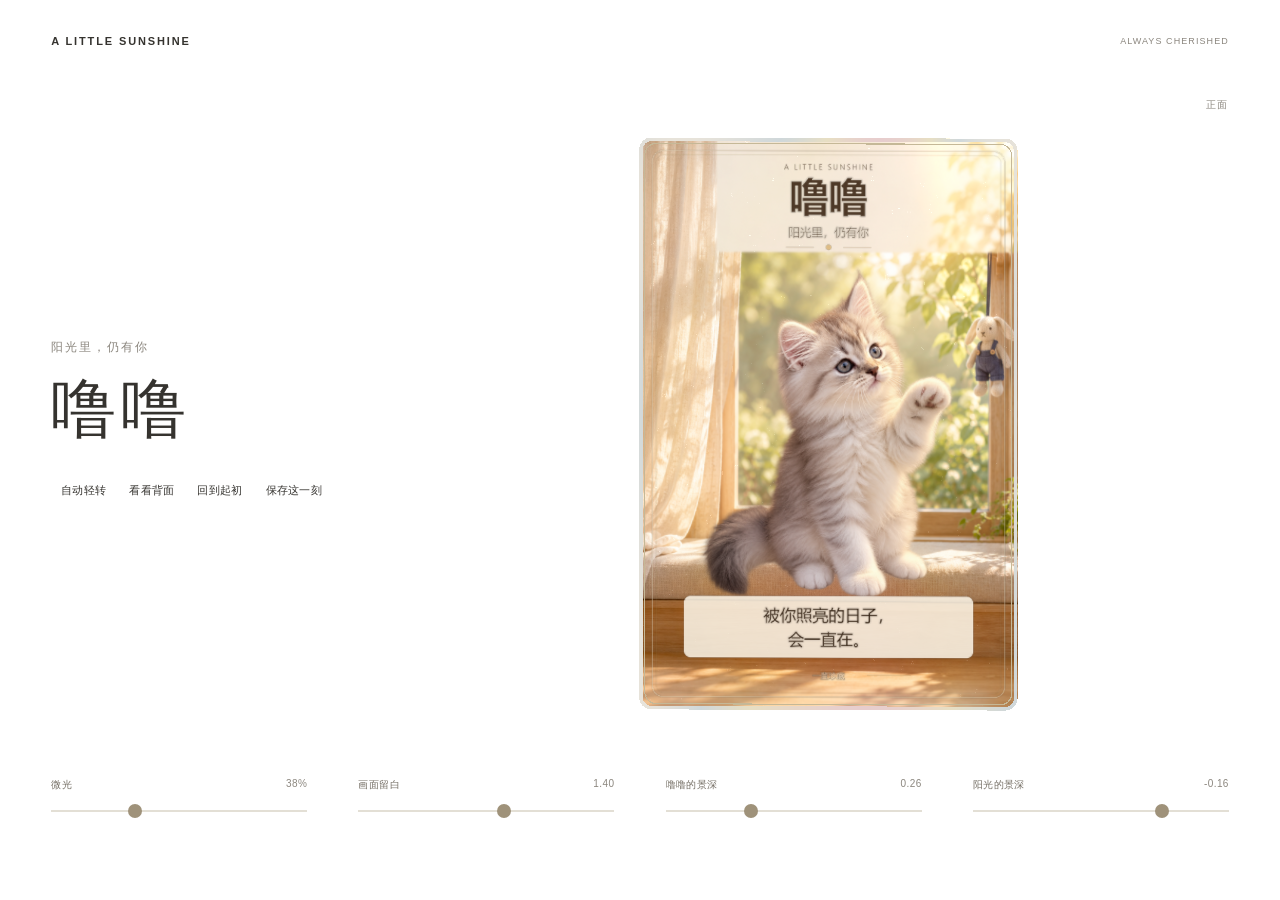
==== index.html @ 5c3161eb "Create Lulu sunshine remembrance card" ====
<!doctype html>
<html lang="zh-CN">
<head>
  <meta charset="utf-8">
  <meta name="viewport" content="width=device-width,initial-scale=1">
  <meta name="theme-color" content="#ffffff">
  <meta name="description" content="噜噜，阳光里，仍有你。一张珍藏日常与想念的互动全息闪卡。">
  <title>噜噜 · 阳光里，仍有你</title>
  <link rel="icon" href="data:,">
  <link rel="stylesheet" href="./style.css">
<meta property="og:title" content="噜噜 · 阳光里，仍有你">
<meta property="og:description" content="那些被你照亮的日子，会一直在。">
<meta property="og:type" content="website">
<meta property="og:url" content="https://pyzgogogo.github.io/lulu-sunshine/">
<meta property="og:image" content="https://pyzgogogo.github.io/lulu-sunshine/assets/share-preview.png">
<link rel="canonical" href="https://pyzgogogo.github.io/lulu-sunshine/">
</head>
<body>
  <header class="topbar">
    <a class="wordmark" href="./" aria-label="噜噜的纪念闪卡">A LITTLE SUNSHINE</a>
    <span id="edition" class="edition">ALWAYS CHERISHED</span>
  </header>

  <main>
    <section class="identity" aria-labelledby="card-title">
      <p id="subtitle" class="kicker">阳光里，仍有你</p>
      <h1 id="card-title">噜噜</h1>
      <div class="actions" aria-label="闪卡操作">
        <button id="auto" type="button" aria-pressed="false">自动轻转</button>
        <button id="flip" type="button">看看背面</button>
        <button id="reset" type="button">回到起初</button>
        <button id="save" type="button">保存这一刻</button>
      </div>
    </section>

    <section class="display" aria-label="噜噜的互动全息闪卡">
      <div id="stage" tabindex="0" role="img" aria-label="拖动或触摸可轻轻转动闪卡，滚轮可缩放，按 F 看另一面，按 R 回到起初。">
        <div id="loading" role="status">正在加载噜噜的闪卡…</div>
      </div>
      <output id="view-label" class="view-label">正面</output>
    </section>
  </main>

  <section class="controls" aria-label="闪卡效果调节">
    <label>
      <span>微光 <output id="foil-value">100%</output></span>
      <input id="foil" type="range" min="0" max="1.2" step="0.01" value="1">
    </label>
    <label>
      <span>画面留白 <output id="scale-value">1.25</output></span>
      <input id="scale" type="range" min="1" max="1.7" step="0.01" value="1.25">
    </label>
    <label>
      <span>噜噜的景深 <output id="depth-value">0.40</output></span>
      <input id="depth" type="range" min="0" max="0.8" step="0.01" value="0.4">
    </label>
    <label>
      <span>阳光的景深 <output id="bg-depth-value">−0.25</output></span>
      <input id="bg-depth" type="range" min="-0.65" max="0" step="0.01" value="-0.25">
    </label>
  </section>

  <script src="./app.js"></script>
</body>
</html>
---- style.css ----
@charset "UTF-8";
:root{
  color-scheme:light;
  font-family:Inter,"Helvetica Neue",Arial,"Noto Sans SC",sans-serif;
  font-synthesis:none;
  --ink:#0a0a0a;
  --muted:#777;
  --soft:#f3f3f3;
}
*{box-sizing:border-box}
html,body{margin:0;min-height:100%;background:#fff;color:var(--ink)}
body{padding:0 clamp(22px,4vw,72px) 34px;overflow-x:hidden}
button,a,input{-webkit-tap-highlight-color:transparent}
button{font:inherit;color:inherit}
button:focus-visible,a:focus-visible,#stage:focus-visible,input:focus-visible{outline:2px solid #111;outline-offset:4px}
.topbar{height:82px;display:flex;align-items:center;justify-content:space-between}
.wordmark{color:var(--ink);text-decoration:none;font-size:13px;font-weight:800;letter-spacing:.08em}
.edition{font-size:11px;font-weight:600;letter-spacing:.08em;color:var(--muted)}
main{width:min(1500px,100%);min-height:calc(100vh - 238px);margin:0 auto;display:grid;grid-template-columns:minmax(280px,32%) 1fr;align-items:center}
.identity{padding:24px clamp(18px,3vw,56px) 24px 0;align-self:center;position:relative;z-index:3}
.kicker{margin:0 0 15px;font-size:11px;font-weight:650;letter-spacing:.1em;color:var(--muted);text-transform:uppercase}
h1{margin:0;max-width:520px;font-size:clamp(48px,5.1vw,88px);font-weight:850;line-height:.88;letter-spacing:-.065em;overflow-wrap:anywhere}
.actions{display:flex;flex-wrap:wrap;gap:4px;margin-top:34px}
.actions button{border:0;background:transparent;padding:10px 12px;font-size:11px;font-weight:700;letter-spacing:.08em;cursor:pointer;transition:background-color .16s ease,color .16s ease}
.actions button:hover,.actions button[aria-pressed="true"]{background:var(--ink);color:#fff}
.display{position:relative;min-width:0;height:min(76vh,820px);min-height:560px;isolation:isolate}
#stage{position:absolute;inset:0;touch-action:none;cursor:grab}
#stage:active{cursor:grabbing}
#stage canvas{display:block;width:100%;height:100%}
#loading{position:absolute;inset:0;display:grid;place-items:center;font-size:10px;font-weight:700;letter-spacing:.15em;color:var(--muted);white-space:pre-wrap;text-align:center}
.view-label{position:absolute;right:0;top:16px;font-size:10px;font-weight:700;letter-spacing:.1em;color:var(--muted);pointer-events:none}
.controls{width:min(1500px,100%);margin:12px auto 0;display:grid;grid-template-columns:repeat(4,minmax(130px,1fr));gap:clamp(22px,4vw,72px);align-items:end}
.controls label{min-width:0;font-size:10px;font-weight:700;letter-spacing:.08em;color:#444}
.controls label>span{display:flex;justify-content:space-between;gap:16px;white-space:nowrap}
.controls output{font:inherit;color:var(--muted)}
input[type="range"]{--value:50%;appearance:none;-webkit-appearance:none;display:block;width:100%;height:18px;margin:10px 0 0;background:transparent;cursor:pointer}
input[type="range"]::-webkit-slider-runnable-track{height:2px;background:#d7d7d7}
input[type="range"]::-webkit-slider-thumb{-webkit-appearance:none;width:14px;height:14px;margin-top:-6px;border:0;border-radius:50%;background:#111}
input[type="range"]::-moz-range-track{height:2px;background:#d7d7d7}
input[type="range"]::-moz-range-thumb{width:14px;height:14px;border:0;border-radius:50%;background:#111}
@media(max-width:900px){
  body{padding-inline:24px}
  .topbar{height:68px}
  main{grid-template-columns:1fr;min-height:auto}
  .identity{padding:22px 0 0}
  h1{font-size:clamp(50px,12vw,82px);max-width:none}
  .actions{margin-top:20px}
  .display{height:620px;min-height:500px}
  .controls{grid-template-columns:1fr 1fr;gap:24px 32px;margin-top:0;padding-bottom:18px}
}
@media(max-width:520px){
  body{padding-inline:18px}
  .edition{font-size:9px}
  .kicker{font-size:9px}
  .display{height:500px;min-height:440px}
  .view-label{top:6px}
  .controls{grid-template-columns:1fr;gap:17px}
}
@media(prefers-reduced-motion:reduce){*{transition:none!important}}

/* lulu-memorial-viewer-v1 */
:root{--ink:#35332f;--muted:#8b867e;--soft:#f8f5ef;font-family:Inter,"Helvetica Neue","Microsoft YaHei","PingFang SC",Arial,sans-serif}
.wordmark{font-size:11px;font-weight:600;letter-spacing:.17em}
.edition{font-size:9px;font-weight:500;letter-spacing:.12em}
.kicker{font-size:12px;font-weight:400;letter-spacing:.16em;text-transform:none}
h1{font-weight:500;line-height:1.15;letter-spacing:.07em}
.dedication{margin:22px 0 0;font-size:13px;line-height:1.9;color:var(--muted);letter-spacing:.025em}
.actions{gap:3px;margin-top:26px}
.actions button{font-size:11px;font-weight:500;letter-spacing:.025em;padding:11px 10px}
.actions button:disabled{opacity:.4;cursor:default}
.actions button:disabled:hover{background:transparent;color:inherit}
.view-label{font-weight:400;letter-spacing:.14em}
.gesture-hint{position:absolute;bottom:8px;left:0;right:0;margin:0;text-align:center;font-size:10px;letter-spacing:.08em;color:#9a958c;pointer-events:none}
.controls label{font-weight:400;letter-spacing:.04em;color:#746e64}
input[type="range"]::-webkit-slider-thumb{background:#9f927a}
input[type="range"]::-moz-range-thumb{background:#9f927a}
input[type="range"]::-webkit-slider-runnable-track{background:#e3dfd5}
input[type="range"]::-moz-range-track{background:#e3dfd5}
@media(max-width:900px){.identity{padding-top:18px}.dedication{margin-top:12px}.actions{margin-top:16px}.display{height:570px;min-height:470px}}
@media(max-width:520px){.wordmark{font-size:9px;letter-spacing:.13em}.edition{font-size:8px;letter-spacing:.06em}.kicker{font-size:11px}.display{height:min(125vw,530px);min-height:400px}.gesture-hint{font-size:9px;bottom:6px}.controls{grid-template-columns:1fr 1fr;gap:22px 24px;margin-top:14px}.controls label{font-size:10px}.controls label>span{gap:8px}.actions button{padding:10px 9px}}
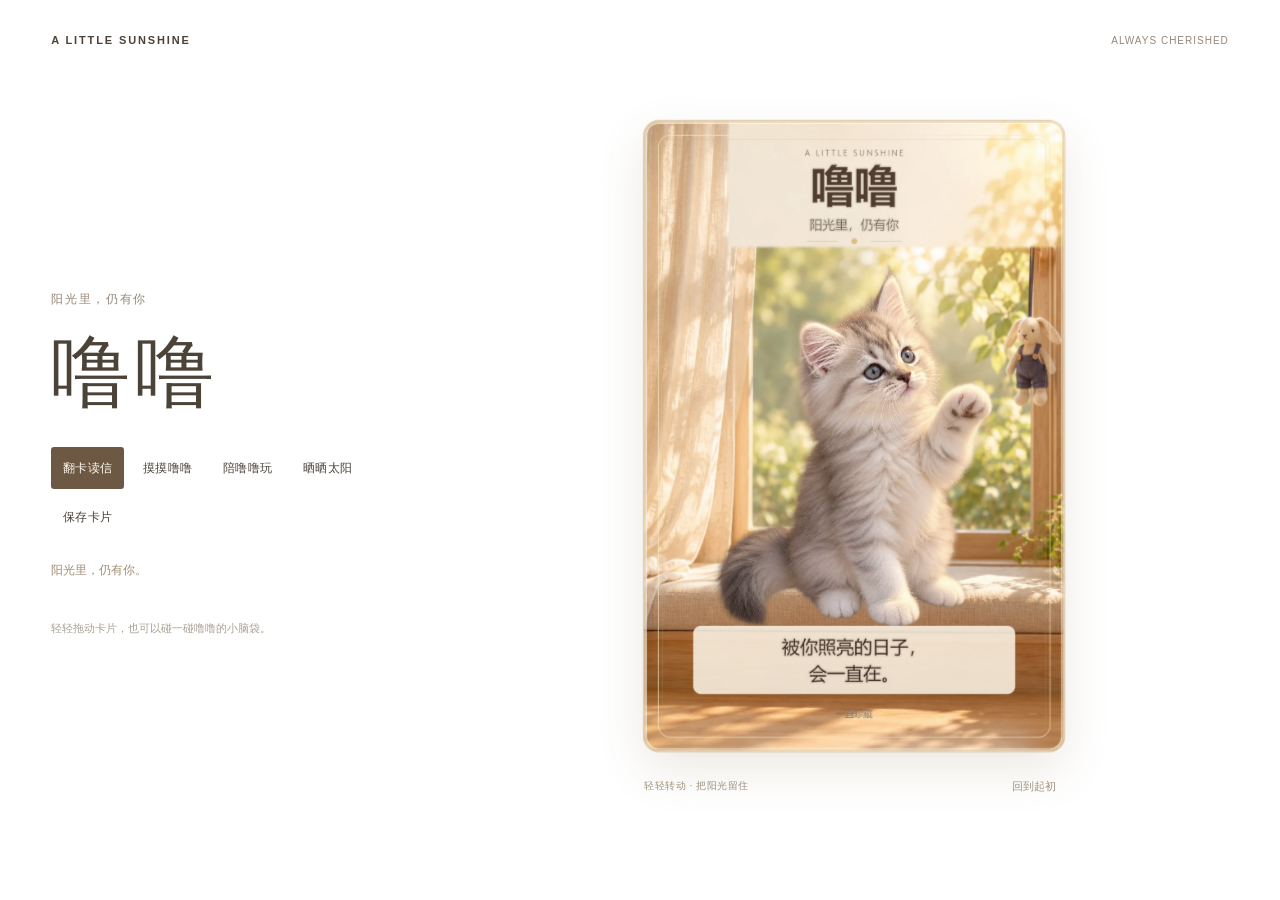
==== commit f0a9f995: "Make Lulu card mobile-safe and add remembrance interactions" ====
--- a/index.html
+++ b/index.html
@@ -1,65 +1,73 @@
 <!doctype html>
-<html lang="zh-CN">
-<head>
-  <meta charset="utf-8">
-  <meta name="viewport" content="width=device-width,initial-scale=1">
-  <meta name="theme-color" content="#ffffff">
-  <meta name="description" content="噜噜，阳光里，仍有你。一张珍藏日常与想念的互动全息闪卡。">
-  <title>噜噜 · 阳光里，仍有你</title>
-  <link rel="icon" href="data:,">
-  <link rel="stylesheet" href="./style.css">
-<meta property="og:title" content="噜噜 · 阳光里，仍有你">
-<meta property="og:description" content="那些被你照亮的日子，会一直在。">
-<meta property="og:type" content="website">
-<meta property="og:url" content="https://pyzgogogo.github.io/lulu-sunshine/">
-<meta property="og:image" content="https://pyzgogogo.github.io/lulu-sunshine/assets/share-preview.png">
-<link rel="canonical" href="https://pyzgogogo.github.io/lulu-sunshine/">
-</head>
-<body>
-  <header class="topbar">
-    <a class="wordmark" href="./" aria-label="噜噜的纪念闪卡">A LITTLE SUNSHINE</a>
-    <span id="edition" class="edition">ALWAYS CHERISHED</span>
+<html lang="zh-CN"><head>
+<meta charset="utf-8"><meta name="viewport" content="width=device-width,initial-scale=1"><meta name="theme-color" content="#ffffff">
+<title>噜噜 · 阳光里，仍有你</title><meta name="description" content="把想念放在有阳光的地方。转动闪卡、摸摸噜噜，翻开一封温柔的信。">
+<link rel="icon" href="data:,"><link rel="preload" as="image" href="./assets/front-v2.jpg" fetchpriority="high">
+<link rel="stylesheet" href="./style-v2.css?v=2"><link rel="stylesheet" href="./back.css?v=2">
+<meta property="og:title" content="噜噜 · 阳光里，仍有你"><meta property="og:description" content="那些被你照亮的日子，会一直在。"><meta property="og:type" content="website"><meta property="og:url" content="https://pyzgogogo.github.io/lulu-sunshine/"><meta property="og:image" content="https://pyzgogogo.github.io/lulu-sunshine/assets/front-v2.jpg"><link rel="canonical" href="https://pyzgogogo.github.io/lulu-sunshine/">
+</head><body>
+<header class="topbar"><a class="wordmark" href="./">A LITTLE SUNSHINE</a><span class="edition">ALWAYS CHERISHED</span></header>
+<main><section class="identity" aria-labelledby="card-title">
+<p class="kicker">阳光里，仍有你</p><h1 id="card-title">噜噜</h1>
+<div class="actions" aria-label="陪噜噜待一会儿">
+<button id="flip" class="primary" type="button" data-interactive disabled>翻卡读信</button>
+<button id="pet" type="button" data-interactive disabled>摸摸噜噜</button>
+<button id="play" type="button" aria-pressed="false" data-interactive disabled>陪噜噜玩</button>
+<button id="sun" type="button" aria-pressed="false" data-interactive disabled>晒晒太阳</button>
+<button id="save" type="button" data-interactive disabled>保存卡片</button>
+</div><p id="interaction-status" class="interaction-status" role="status" aria-live="polite">阳光里，仍有你。</p>
+<p class="usage">轻轻拖动卡片，也可以碰一碰噜噜的小脑袋。</p>
+</section>
+<section class="display" aria-label="噜噜的陪伴闪卡">
+<div id="card-scene" class="card-scene" data-flipped="false" tabindex="0" role="region" aria-label="拖动转动卡片，F 或回车键翻面，R 键复位">
+<div class="card-aspect"></div><div id="card-tilt" class="card-tilt"><div class="card-flipper">
+<div class="card-face card-front" aria-hidden="false">
+<img id="front-preview" class="front-preview" src="./assets/front-v2.jpg" width="1024" height="1536" fetchpriority="high" alt="噜噜抬起小爪，坐在洒满阳光的窗边。卡面写着：被你照亮的日子，会一直在。" draggable="false">
+<div class="art-layers" aria-hidden="true"><img id="background-layer" class="art-layer" alt="" draggable="false"><img id="subject-layer" class="art-layer subject-layer" alt="" draggable="false"><img id="text-layer" class="art-layer text-layer" alt="" draggable="false"></div>
+<div class="foil" aria-hidden="true"></div><div class="sunbeam" aria-hidden="true"></div><div class="front-edge"></div><div id="effects" class="effects" aria-hidden="true"></div>
+<button id="toy" class="toy" type="button" hidden aria-label="拖动小羽毛，陪噜噜玩"><svg viewBox="0 0 48 110" aria-hidden="true"><path d="M24 0v38" fill="none" stroke="#ac8b58" stroke-width="1.6"/><circle cx="24" cy="37" r="4" fill="#d4b77e"/><path d="M25 41c-17 4-22 26-12 49 5-3 13-12 16-22 1 14-3 27-8 37 20-15 22-40 4-64Z" fill="#d5b99e"/><path d="m25 43-7 47m4-34-8 4m7 8-9 6m15-16 7 5m-8 8 6 7" fill="none" stroke="#fff8ea" stroke-width="1.5"/></svg></button>
+</div><div class="card-face card-back" aria-hidden="true"><div class="back-paper">
+  <div class="back-topline">
+    <span>写给我最爱的噜噜</span>
+    <svg class="back-paw" viewBox="0 0 36 36" aria-hidden="true"><ellipse cx="10" cy="12" rx="3.2" ry="4.5" transform="rotate(-22 10 12)"/><ellipse cx="18" cy="8" rx="3.1" ry="4.3"/><ellipse cx="26" cy="12" rx="3.2" ry="4.5" transform="rotate(22 26 12)"/><path d="M8.5 24c0-4 5.4-10.3 9.5-10.3S27.5 20 27.5 24c0 3.8-3.2 5.1-5.8 4.2-2.3-.8-5.1-.8-7.4 0-2.6.9-5.8-.4-5.8-4.2Z"/></svg>
+  </div>
+
+  <header class="back-heading">
+    <div class="back-portrait"><img src="./assets/subject-v2.webp" alt="噜噜抬起小爪的模样" draggable="false" loading="lazy"></div>
+    <div class="back-title-group">
+      <p class="back-name">噜噜 <span>· 一直被爱着</span></p>
+      <h2>阳光里，仍有你</h2>
+      <span class="back-title-rule" aria-hidden="true"></span>
+    </div>
   </header>
 
-  <main>
-    <section class="identity" aria-labelledby="card-title">
-      <p id="subtitle" class="kicker">阳光里，仍有你</p>
-      <h1 id="card-title">噜噜</h1>
-      <div class="actions" aria-label="闪卡操作">
-        <button id="auto" type="button" aria-pressed="false">自动轻转</button>
-        <button id="flip" type="button">看看背面</button>
-        <button id="reset" type="button">回到起初</button>
-        <button id="save" type="button">保存这一刻</button>
-      </div>
-    </section>
+  <div class="back-letter">
+    <p>我记得你伸出小爪的认真，<br>也记得你望过来时，眼睛里的光。</p>
+    <p>想你的时候，可以笑，也可以难过。<br>那些一起度过的小小日常，<br>我都会轻轻地留着。</p>
+  </div>
 
-    <section class="display" aria-label="噜噜的互动全息闪卡">
-      <div id="stage" tabindex="0" role="img" aria-label="拖动或触摸可轻轻转动闪卡，滚轮可缩放，按 F 看另一面，按 R 回到起初。">
-        <div id="loading" role="status">正在加载噜噜的闪卡…</div>
-      </div>
-      <output id="view-label" class="view-label">正面</output>
-    </section>
-  </main>
-
-  <section class="controls" aria-label="闪卡效果调节">
-    <label>
-      <span>微光 <output id="foil-value">100%</output></span>
-      <input id="foil" type="range" min="0" max="1.2" step="0.01" value="1">
-    </label>
-    <label>
-      <span>画面留白 <output id="scale-value">1.25</output></span>
-      <input id="scale" type="range" min="1" max="1.7" step="0.01" value="1.25">
-    </label>
-    <label>
-      <span>噜噜的景深 <output id="depth-value">0.40</output></span>
-      <input id="depth" type="range" min="0" max="0.8" step="0.01" value="0.4">
-    </label>
-    <label>
-      <span>阳光的景深 <output id="bg-depth-value">−0.25</output></span>
-      <input id="bg-depth" type="range" min="-0.65" max="0" step="0.01" value="-0.25">
-    </label>
+  <section class="back-memories" aria-label="翻看噜噜的小回忆">
+    <div class="memory-tabs" role="group" aria-label="选择一个小回忆">
+      <button type="button" class="memory-tab is-active" data-memory="paw" aria-pressed="true">小爪爪</button>
+      <button type="button" class="memory-tab" data-memory="sun" aria-pressed="false">晒太阳</button>
+      <button type="button" class="memory-tab" data-memory="eyes" aria-pressed="false">亮眼睛</button>
+    </div>
+    <p id="memory-line" class="memory-line" aria-live="polite">你抬起的小爪，好像还在轻轻碰我的手。</p>
   </section>
 
-  <script src="./app.js"></script>
-</body>
-</html>
+  <div class="back-note-area">
+    <button id="write-note" class="write-note" type="button"><svg viewBox="0 0 20 20" aria-hidden="true"><path d="m4 13 9-9 3 3-9 9-4 1 1-4Zm7-7 3 3"/></svg><span>留一句想念</span></button>
+    <p id="saved-note" class="saved-note" hidden></p>
+  </div>
+
+  <footer class="back-signoff"><span aria-hidden="true">✧</span> 那些被你照亮的日子，会一直在 <span aria-hidden="true">✧</span></footer>
+</div>
+</div>
+</div></div></div>
+<div class="view-meta"><span id="view-label">轻轻转动 · 把阳光留住</span><button id="reset" class="reset-button" type="button" data-interactive disabled>回到起初</button></div>
+<p id="load-status" class="load-status" hidden>卡面还在路上，可以先翻卡读信。</p>
+</section></main>
+<noscript><p class="noscript-note">这一页已为你留住完整卡面。开启浏览器脚本后，还可以翻卡读信和轻轻互动。</p></noscript>
+<div id="note-modal" class="modal" role="dialog" aria-modal="true" aria-labelledby="note-heading" hidden><div class="modal-panel"><button class="modal-close" data-close type="button" aria-label="关闭">×</button><h2 id="note-heading">留一句想念</h2><form id="note-form"><label for="note-input">今天，想对噜噜说些什么？</label><p>仅保存在本机，分享链接不会带上留言；保存卡背图片可以把这句话一起留下。</p><textarea id="note-input" maxlength="80" placeholder="今天的阳光很好，也很想你。"></textarea><div class="modal-actions"><button type="submit">把这句留下</button><button id="clear-note" class="quiet" type="button">清空留言</button></div></form></div></div>
+<div id="save-modal" class="modal" role="dialog" aria-modal="true" aria-labelledby="save-heading" hidden><div class="modal-panel"><button class="modal-close" data-close type="button" aria-label="关闭">×</button><h2 id="save-heading">把这一刻留住</h2><p>手机上可以长按图片保存。</p><img id="save-image" class="save-preview" alt="可保存的噜噜卡片" hidden><p id="save-error" hidden>可以先长按这张卡面保存；翻卡寄语仍在页面里陪着你。</p><a id="download-image" class="download-button" hidden>下载图片</a></div></div>
+<script src="./app-v2.js?v=2" defer></script></body></html>
--- a/style-v2.css
+++ b/style-v2.css
@@ -0,0 +1,8 @@
+@charset "UTF-8";
+:root{color-scheme:light;--ink:#4b4238;--muted:#948777;--gold:#c4a776;--card-width:360px;font-family:"Microsoft YaHei","PingFang SC",Arial,sans-serif;font-synthesis:none}
+*{box-sizing:border-box}html,body{margin:0;min-height:100%;background:#fff;color:var(--ink)}body{padding:0 clamp(20px,4vw,66px) 28px}button,a,textarea{-webkit-tap-highlight-color:transparent}button{font:inherit;color:inherit;cursor:pointer}button:disabled{opacity:.4;cursor:default}[hidden]{display:none!important}
+a{color:inherit}button:focus-visible,a:focus-visible,textarea:focus-visible,.card-scene:focus-visible{outline:2px solid #b39b73;outline-offset:5px}.topbar{height:80px;display:flex;align-items:center;justify-content:space-between;gap:16px}.wordmark{text-decoration:none;font:600 11px Arial,sans-serif;letter-spacing:.17em}.edition{font:10px Arial,sans-serif;letter-spacing:.1em;color:var(--muted)}
+main{max-width:1380px;min-height:calc(100svh - 130px);margin:auto;display:grid;grid-template-columns:minmax(250px,34%) 1fr;align-items:center;gap:28px}.identity{padding:22px 0}.kicker{font-size:12px;font-weight:400;letter-spacing:.14em;color:var(--muted);margin:0 0 18px}h1{font-size:clamp(62px,6.2vw,92px);line-height:1.15;font-weight:500;letter-spacing:.06em;margin:0 0 30px}.actions{display:flex;flex-wrap:wrap;gap:7px;max-width:345px}.actions button{font-size:12px;letter-spacing:.02em;min-height:42px;padding:10px 12px;border:0;border-radius:3px;background:transparent;transition:background .2s}.actions button:hover,.actions button[aria-pressed="true"]{background:#f2ebe0;color:#6d5435}.actions .primary{background:#6d5943;color:#fffaf1}.actions .primary:hover{background:#554330;color:#fff}.interaction-status{font-size:12px;line-height:1.8;color:#a18c73;min-height:3.6em;max-width:310px;margin:22px 0 0}.usage{font-size:11px;line-height:1.8;color:#aaa093;margin:16px 0 0}.display{min-width:0;display:flex;flex-direction:column;align-items:center;padding:22px 0 30px}.card-scene{width:min(100%,420px);perspective:1400px;position:relative;touch-action:pan-y;outline:none;-webkit-user-select:none;user-select:none}.card-aspect{padding-top:150%}.card-tilt,.card-flipper{position:absolute;inset:0;transform-style:preserve-3d;-webkit-transform-style:preserve-3d}.card-tilt{transform:rotateX(-1deg) rotateY(-7deg);transition:transform .3s ease}.card-scene.dragging .card-tilt{transition:none}.card-flipper{transition:transform .8s cubic-bezier(.2,.75,.15,1);transform:rotateY(0deg)}.card-scene[data-flipped="true"] .card-flipper{transform:rotateY(180deg)}.card-face{position:absolute;inset:0;border-radius:15px;overflow:hidden;backface-visibility:hidden;-webkit-backface-visibility:hidden;box-shadow:0 18px 48px rgba(117,89,47,.14),0 0 0 1px rgba(197,169,122,.5);background:#f8eddb;isolation:isolate}.card-front{transform:rotateY(0deg) translateZ(1px)}.card-back{transform:rotateY(180deg) translateZ(1px);pointer-events:none}.card-scene[data-flipped="true"] .card-front{pointer-events:none}.card-scene[data-flipped="true"] .card-back{pointer-events:auto}.front-preview,.art-layers,.art-layer,.foil,.sunbeam,.effects{position:absolute;inset:0;width:100%;height:100%;pointer-events:none}.front-preview{display:block;object-fit:cover}.art-layers{opacity:0}.layers-ready .art-layers{opacity:1}.layers-ready .front-preview{opacity:0}.art-layer{object-fit:cover}.subject-layer{transform:scale(.7142857);transform-origin:50% 50%}.text-layer{z-index:3}.foil{z-index:4;opacity:.2;background:linear-gradient(120deg,transparent 14%,rgba(255,227,171,.08) 30%,rgba(184,203,246,.35) 43%,rgba(255,251,226,.6) 48%,rgba(239,195,212,.22) 54%,transparent 67%);background-size:210% 160%;background-position:var(--shine-x,50%) var(--shine-y,50%);mix-blend-mode:soft-light}.front-edge{position:absolute;inset:0;z-index:5;border:2px solid rgba(236,214,175,.8);border-radius:inherit;pointer-events:none;box-shadow:inset 0 0 0 1px rgba(255,255,255,.7)}.sunbeam{z-index:4;background:linear-gradient(135deg,rgba(255,224,152,.5),transparent 52%);opacity:0;transition:opacity 1s}.sun-on .sunbeam{opacity:.5;animation:sun-breathe 7s ease-in-out infinite}.effects{z-index:7;overflow:hidden}.sparkle{position:absolute;color:#b28d4d;font:24px Georgia,serif;transform:translate(-50%,-50%);animation:sparkle-away 1.5s ease-out forwards;text-shadow:0 0 8px #fff8d9}.sparkle.paw{font-size:17px;color:#987954}.view-meta{display:flex;align-items:center;justify-content:space-between;width:min(100%,420px);margin:20px 0 0;font-size:10px;letter-spacing:.05em;color:#a39480}.reset-button{background:none;border:0;padding:8px;font-size:11px;color:#a39480}.load-status{font-size:11px;color:#a39480;text-align:center;line-height:1.8;margin:8px 0}.toy{position:absolute;left:76%;top:34%;width:45px;height:94px;background:none;border:0;padding:0;z-index:8;cursor:grab;touch-action:none;transform-origin:50% 0;animation:toy-sway 3s ease-in-out infinite}.toy:active{cursor:grabbing;animation:none}.toy svg{width:100%;height:100%;filter:drop-shadow(0 3px 4px rgba(93,65,25,.12))}.card-scene[data-flipped="true"] .toy{visibility:hidden}
+.modal{position:fixed;inset:0;z-index:30;background:rgba(45,37,27,.36);display:flex;align-items:center;justify-content:center;padding:22px;backdrop-filter:blur(4px)}.modal-panel{position:relative;width:min(100%,410px);max-height:88svh;overflow:auto;background:#fffaf0;border-radius:15px;padding:30px;color:#69503c;box-shadow:0 20px 70px rgba(33,24,12,.2)}.modal h2{font-size:23px;font-weight:500;margin:2px 0 17px}.modal p{font-size:12px;line-height:1.9;color:#95816a}.modal-close{position:absolute;right:12px;top:9px;border:0;background:none;font-size:25px;padding:8px;color:#a28c73}.modal textarea{display:block;width:100%;min-height:120px;border:1px solid #ddceb7;background:#fffdf7;resize:vertical;border-radius:7px;padding:12px;font:15px/1.9 inherit;color:#5d4935}.modal-actions{display:flex;gap:10px;flex-wrap:wrap;margin-top:18px}.modal-actions button,.download-button{border:0;border-radius:5px;background:#7c6347;color:#fffaf0;padding:11px 17px;text-decoration:none;font-size:13px}.modal-actions .quiet{color:#9a8266;background:transparent}.save-preview{display:block;width:100%;height:auto;max-height:60svh;object-fit:contain;margin:10px auto}.noscript-note{font-size:12px;color:#9c856a;text-align:center;margin:20px}
+@keyframes sparkle-away{0%{opacity:0;transform:translate(-50%,-20%) scale(.5)}20%{opacity:1}100%{opacity:0;transform:translate(-50%,-150%) scale(1.1)}}@keyframes toy-sway{0%,100%{transform:rotate(-8deg)}50%{transform:rotate(9deg)}}@keyframes sun-breathe{0%,100%{opacity:.3}50%{opacity:.6}}
+@media(min-width:1400px){.card-scene,.view-meta{width:450px}}@media(max-width:850px){body{padding-inline:22px}.topbar{height:65px}main{min-height:0;display:block}.identity{padding:20px 0 3px;text-align:center}.kicker{margin-bottom:12px}h1{font-size:58px;margin-bottom:17px}.actions{justify-content:center;max-width:none;gap:4px}.actions button{min-height:40px;padding:9px 10px;font-size:11px}.interaction-status{max-width:none;min-height:1.8em;margin:10px 0 0;font-size:11px}.usage{margin:7px 0 0;font-size:10px}.display{padding:24px 4px 15px}.card-scene,.view-meta{width:min(100%,340px)}.card-tilt{transform:rotateX(0) rotateY(0)}.edition{font-size:8px}.wordmark{font-size:10px}.view-meta{margin-top:12px}}@media(max-width:370px){body{padding-inline:15px}.actions button{padding-inline:8px;font-size:10px}.card-scene,.view-meta{width:292px;max-width:100%}.back-portrait{display:none}}@media(prefers-reduced-motion:reduce){*,*::before,*::after{animation:none!important;transition:none!important}.card-tilt{transform:none!important}.foil{opacity:.12}}
--- a/back.css
+++ b/back.css
@@ -0,0 +1,245 @@
+.card-back {
+  --back-ink: #69503c;
+  --back-muted: #9b8065;
+  --back-gold: #bb9664;
+  color: var(--back-ink);
+  background: #fff9ed;
+}
+
+.card-back .back-paper {
+  box-sizing: border-box;
+  position: relative;
+  display: flex;
+  flex-direction: column;
+  width: 100%;
+  height: 100%;
+  padding: clamp(16px, calc(var(--card-width, 360px) * .06), 28px);
+  overflow: hidden;
+  border: 1px solid rgba(184, 148, 96, .48);
+  border-radius: inherit;
+  background:
+    radial-gradient(ellipse at 96% 0, rgba(250, 214, 155, .32), transparent 50%),
+    radial-gradient(ellipse at 0 90%, rgba(226, 230, 211, .3), transparent 54%),
+    repeating-linear-gradient(0deg, transparent 0 3px, rgba(174, 143, 92, .025) 3px 4px),
+    #fff9ed;
+  box-shadow: inset 0 0 0 6px rgba(255, 255, 255, .5), inset 0 0 0 7px rgba(184, 148, 96, .18);
+  text-align: left;
+}
+
+.card-back .back-topline {
+  display: flex;
+  align-items: center;
+  justify-content: space-between;
+  flex: 0 0 auto;
+  margin-bottom: clamp(10px, calc(var(--card-width, 360px) * .038), 17px);
+  color: var(--back-muted);
+  font-size: clamp(10px, calc(var(--card-width, 360px) * .032), 14px);
+  letter-spacing: .12em;
+}
+
+.card-back .back-paw {
+  width: clamp(17px, calc(var(--card-width, 360px) * .06), 26px);
+  height: auto;
+  fill: #c8ac7d;
+  opacity: .75;
+}
+
+.card-back .back-heading {
+  display: flex;
+  align-items: center;
+  gap: clamp(11px, calc(var(--card-width, 360px) * .038), 18px);
+  flex: 0 0 auto;
+  margin-bottom: clamp(13px, calc(var(--card-width, 360px) * .046), 21px);
+}
+
+.card-back .back-portrait {
+  position: relative;
+  flex: 0 0 auto;
+  width: clamp(55px, calc(var(--card-width, 360px) * .2), 90px);
+  aspect-ratio: 1;
+  overflow: hidden;
+  border: 1px solid rgba(190, 158, 110, .65);
+  border-radius: 50%;
+  background: radial-gradient(circle at 45% 35%, #fff7df, #e9d4ae);
+  box-shadow: 0 0 0 4px rgba(255, 255, 255, .7);
+}
+
+.card-back .back-portrait img {
+  position: absolute;
+  top: -48%;
+  left: -40%;
+  width: 180%;
+  height: 270%;
+  max-width: none;
+  object-fit: contain;
+  object-position: center 15%;
+  pointer-events: none;
+}
+
+.card-back .back-title-group {
+  min-width: 0;
+}
+
+.card-back .back-name {
+  margin: 0 0 clamp(5px, calc(var(--card-width, 360px) * .018), 8px);
+  color: var(--back-muted);
+  font-size: clamp(11px, calc(var(--card-width, 360px) * .036), 16px);
+  letter-spacing: .08em;
+}
+
+.card-back .back-name span {
+  font-size: .8em;
+  letter-spacing: .025em;
+}
+
+.card-back .back-heading h2 {
+  margin: 0;
+  color: #6b4b33;
+  font-family: "Noto Serif SC", "Songti SC", "SimSun", serif;
+  font-size: clamp(17px, calc(var(--card-width, 360px) * .056), 26px);
+  font-weight: 500;
+  line-height: 1.35;
+  letter-spacing: .025em;
+  white-space: nowrap;
+}
+
+.card-back .back-title-rule {
+  display: block;
+  width: 42%;
+  height: 1px;
+  margin-top: clamp(8px, calc(var(--card-width, 360px) * .03), 14px);
+  background: linear-gradient(90deg, #b99565, transparent);
+}
+
+.card-back .back-letter {
+  flex: 0 0 auto;
+  font-family: "Noto Serif SC", "Songti SC", "SimSun", serif;
+  font-size: clamp(12px, calc(var(--card-width, 360px) * .039), 18px);
+  line-height: 1.85;
+  letter-spacing: .015em;
+}
+
+.card-back .back-letter p {
+  margin: 0 0 clamp(8px, calc(var(--card-width, 360px) * .026), 12px);
+}
+
+.card-back .back-memories {
+  flex: 0 0 auto;
+  padding-top: clamp(8px, calc(var(--card-width, 360px) * .026), 12px);
+  border-top: 1px solid rgba(180, 151, 109, .22);
+}
+
+.card-back .memory-tabs {
+  display: flex;
+  gap: clamp(5px, calc(var(--card-width, 360px) * .02), 9px);
+}
+
+.card-back .memory-tab {
+  flex: 1;
+  min-width: 0;
+  padding: clamp(6px, calc(var(--card-width, 360px) * .022), 10px) 3px;
+  border: 1px solid rgba(172, 140, 95, .25);
+  border-radius: 999px;
+  color: #8d7459;
+  background: rgba(255, 255, 255, .42);
+  font: inherit;
+  font-size: clamp(10px, calc(var(--card-width, 360px) * .034), 15px);
+  line-height: 1.1;
+  cursor: pointer;
+  -webkit-tap-highlight-color: transparent;
+  touch-action: manipulation;
+  transition: background .2s ease, border-color .2s ease, color .2s ease;
+}
+
+.card-back .memory-tab[aria-pressed="true"],
+.card-back .memory-tab.is-active {
+  border-color: rgba(168, 128, 73, .52);
+  color: #77532e;
+  background: #efe1c8;
+}
+
+.card-back .memory-tab:focus-visible,
+.card-back .write-note:focus-visible {
+  outline: 2px solid #97764d;
+  outline-offset: 3px;
+}
+
+.card-back .memory-line {
+  min-height: 2.9em;
+  margin: clamp(8px, calc(var(--card-width, 360px) * .026), 12px) 0 0;
+  color: #8c745e;
+  font-size: clamp(11px, calc(var(--card-width, 360px) * .035), 16px);
+  line-height: 1.65;
+}
+
+.card-back .back-note-area {
+  flex: 0 0 auto;
+  margin-top: clamp(4px, calc(var(--card-width, 360px) * .015), 7px);
+}
+
+.card-back .write-note {
+  display: inline-flex;
+  align-items: center;
+  justify-content: center;
+  gap: .45em;
+  min-height: clamp(29px, calc(var(--card-width, 360px) * .1), 45px);
+  padding: 0 clamp(12px, calc(var(--card-width, 360px) * .045), 20px);
+  border: 1px solid rgba(165, 129, 78, .4);
+  border-radius: 5px;
+  color: #785a37;
+  background: rgba(255, 255, 255, .65);
+  font: inherit;
+  font-size: clamp(11px, calc(var(--card-width, 360px) * .036), 16px);
+  letter-spacing: .05em;
+  cursor: pointer;
+  -webkit-tap-highlight-color: transparent;
+  touch-action: manipulation;
+}
+
+.card-back .write-note svg {
+  width: 1.15em;
+  height: 1.15em;
+  fill: none;
+  stroke: currentColor;
+  stroke-width: 1.25;
+  stroke-linecap: round;
+  stroke-linejoin: round;
+}
+
+.card-back .saved-note {
+  display: -webkit-box;
+  margin: clamp(7px, calc(var(--card-width, 360px) * .024), 11px) 0 0;
+  padding-left: .75em;
+  overflow: hidden;
+  border-left: 2px solid #d3b88b;
+  color: #8c7158;
+  font-family: "Noto Serif SC", "Songti SC", "SimSun", serif;
+  font-size: clamp(11px, calc(var(--card-width, 360px) * .034), 15px);
+  line-height: 1.5;
+  overflow-wrap: anywhere;
+  -webkit-line-clamp: 2;
+  -webkit-box-orient: vertical;
+}
+
+.card-back .saved-note[hidden] {
+  display: none;
+}
+
+.card-back .back-signoff {
+  display: flex;
+  align-items: center;
+  justify-content: center;
+  gap: .55em;
+  flex: 0 0 auto;
+  margin-top: auto;
+  padding-top: clamp(10px, calc(var(--card-width, 360px) * .035), 16px);
+  color: #9e8567;
+  font-size: clamp(9px, calc(var(--card-width, 360px) * .028), 13px);
+  line-height: 1.4;
+  letter-spacing: .025em;
+  white-space: nowrap;
+}
+
+.card-back .back-signoff span {
+  color: #c7ab7b;
+}
